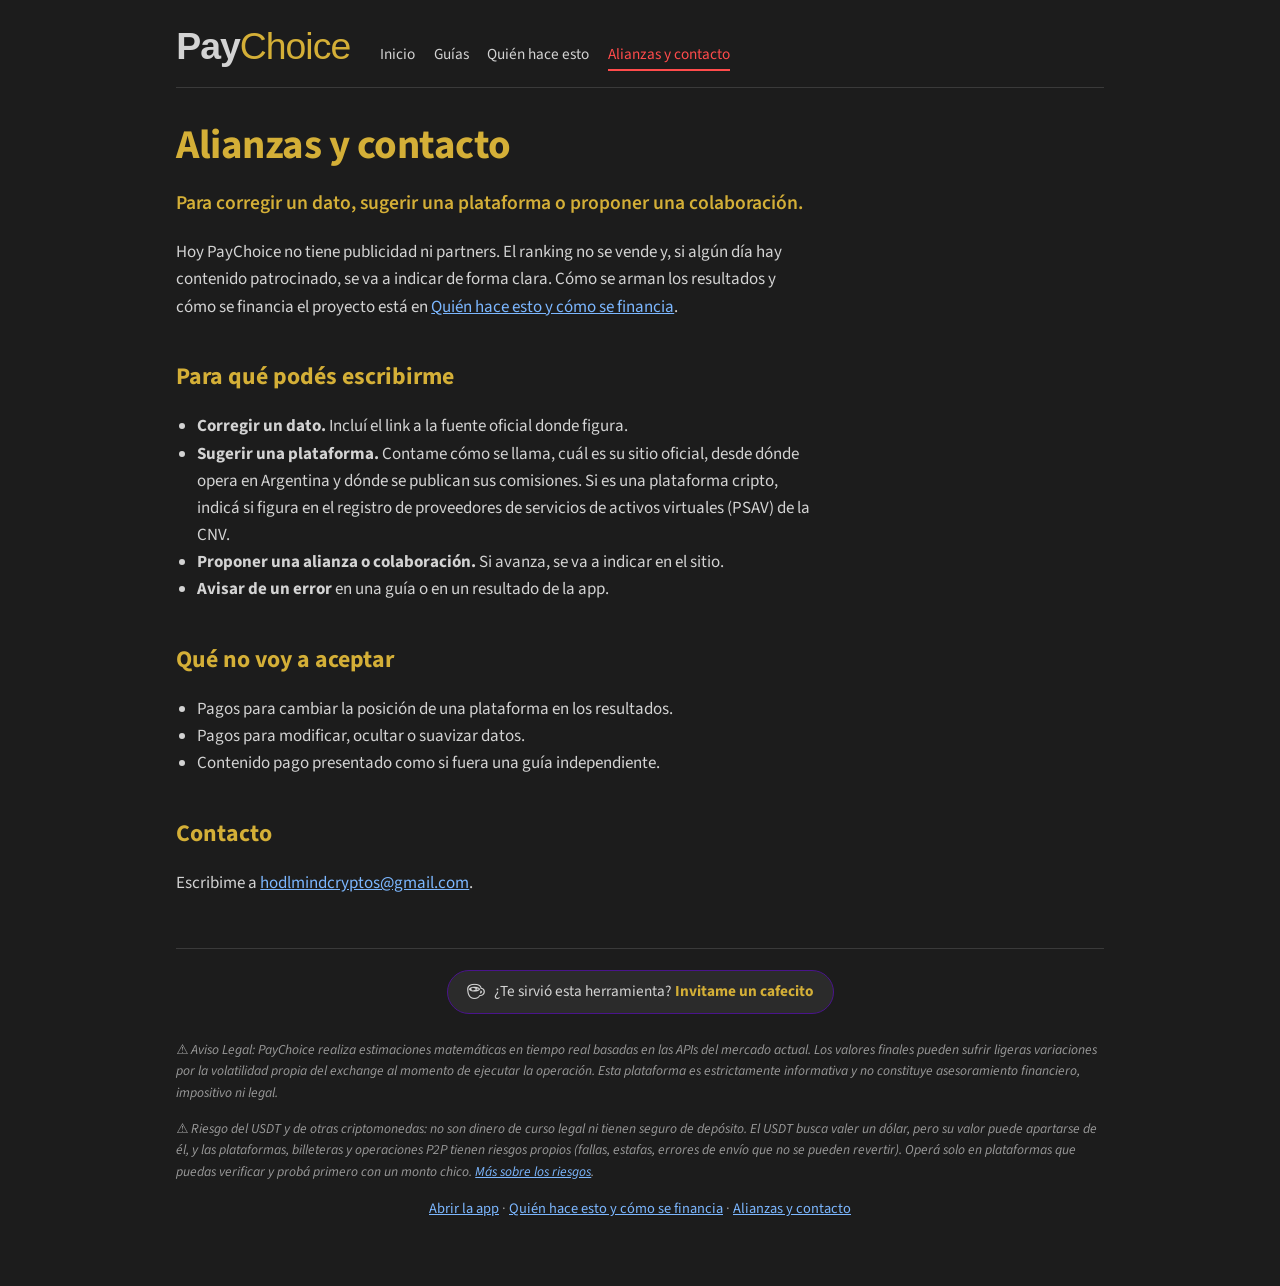
==== alianzas-y-contacto.html @ 793cf8e5 "Add files via upload" ====
<!DOCTYPE html>
<html lang="es"><head><meta charset="utf-8">
<meta name="viewport" content="width=device-width, initial-scale=1">
<title>Alianzas y contacto | PayChoice</title>
<meta name="description" content="PayChoice no tiene publicidad ni partners hoy. Reglas que se mantienen si eso cambia y cómo escribir para corregir datos o proponer alianzas.">
<link rel="preconnect" href="https://fonts.googleapis.com"><link rel="preconnect" href="https://fonts.gstatic.com" crossorigin>
<link href="https://fonts.googleapis.com/css2?family=Source+Sans+3:wght@400;600;700;800&display=swap" rel="stylesheet">
<link rel="stylesheet" href="style.css"><link rel="canonical" href="https://paychoice.com.ar/alianzas-y-contacto.html"><link rel="icon" href="data:image/svg+xml,%3Csvg xmlns='http://www.w3.org/2000/svg' viewBox='0 0 32 32'%3E%3Crect width='32' height='32' rx='6' fill='%231c1c1c'/%3E%3Ctext x='16' y='24' font-size='22' font-weight='700' text-anchor='middle' fill='%23d4af37' font-family='Arial'%3EP%3C/text%3E%3C/svg%3E"><meta property="og:type" content="website"><meta property="og:site_name" content="PayChoice"><meta property="og:locale" content="es_AR"><meta property="og:title" content="Alianzas y contacto | PayChoice"><meta property="og:description" content="PayChoice no tiene publicidad ni partners hoy. Reglas que se mantienen si eso cambia y cómo escribir para corregir datos o proponer alianzas."><meta property="og:url" content="https://paychoice.com.ar/alianzas-y-contacto.html"><meta property="og:image" content="https://paychoice.com.ar/og.png"><meta name="twitter:card" content="summary_large_image"><script async src="https://www.googletagmanager.com/gtag/js?id=G-PPCCMRCPE7"></script><script>window.dataLayer=window.dataLayer||[];function gtag(){dataLayer.push(arguments)}gtag("js",new Date());gtag("config","G-PPCCMRCPE7");</script></head>
<body><header><a class="brand" href="index.html">Pay<span>Choice</span></a><nav><a href="index.html">Inicio</a><a href="guias.html">Guías</a><a href="quien-hace-esto.html">Quién hace esto</a><a href="alianzas-y-contacto.html" aria-current="page">Alianzas y contacto</a></nav></header>
<main>
<h1>Alianzas y contacto</h1>
<p class="lead">Para corregir un dato, sugerir una plataforma o proponer una colaboración.</p>
<p>Hoy PayChoice no tiene publicidad ni partners. El ranking no se vende y, si algún día hay contenido patrocinado, se va a indicar de forma clara. Cómo se arman los resultados y cómo se financia el proyecto está en <a href="quien-hace-esto.html">Quién hace esto y cómo se financia</a>.</p>
<h2>Para qué podés escribirme</h2>
<ul><li><b>Corregir un dato.</b> Incluí el link a la fuente oficial donde figura.</li>
<li><b>Sugerir una plataforma.</b> Contame cómo se llama, cuál es su sitio oficial, desde dónde opera en Argentina y dónde se publican sus comisiones. Si es una plataforma cripto, indicá si figura en el registro de proveedores de servicios de activos virtuales (PSAV) de la CNV.</li>
<li><b>Proponer una alianza o colaboración.</b> Si avanza, se va a indicar en el sitio.</li>
<li><b>Avisar de un error</b> en una guía o en un resultado de la app.</li></ul>
<h2>Qué no voy a aceptar</h2>
<ul><li>Pagos para cambiar la posición de una plataforma en los resultados.</li>
<li>Pagos para modificar, ocultar o suavizar datos.</li>
<li>Contenido pago presentado como si fuera una guía independiente.</li></ul>
<h2>Contacto</h2>
<p>Escribime a <a href="mailto:hodlmindcryptos@gmail.com">hodlmindcryptos@gmail.com</a>.</p>
</main>
<footer><div class="cafe"><a class="cafecito-badge" href="https://cafecito.app/jorsa9" target="_blank" rel="noopener"><span class="cafecito-icon">☕</span><span>¿Te sirvió esta herramienta? <strong>Invitame un cafecito</strong></span></a></div>
<p class="legal">⚠️ <em>Aviso Legal: PayChoice realiza estimaciones matemáticas en tiempo real basadas en las APIs del mercado actual. Los valores finales pueden sufrir ligeras variaciones por la volatilidad propia del exchange al momento de ejecutar la operación. Esta plataforma es estrictamente informativa y no constituye asesoramiento financiero, impositivo ni legal.</em></p>
<p class="legal">⚠️ <em>Riesgo del USDT y de otras criptomonedas: no son dinero de curso legal ni tienen seguro de depósito. El USDT busca valer un dólar, pero su valor puede apartarse de él, y las plataformas, billeteras y operaciones P2P tienen riesgos propios (fallas, estafas, errores de envío que no se pueden revertir). Operá solo en plataformas que puedas verificar y probá primero con un monto chico. <a href="guia-usdt-vs-dolar-mep.html#riesgos">Más sobre los riesgos</a>.</em></p>
<p class="links"><a href="https://paychoice.streamlit.app/?utm_source=paychoice.com.ar&amp;utm_medium=sitio&amp;utm_campaign=alianzas-y-contacto">Abrir la app</a> · <a href="quien-hace-esto.html">Quién hace esto y cómo se financia</a> · <a href="alianzas-y-contacto.html">Alianzas y contacto</a></p></footer><script>document.addEventListener("click",function(e){var a=e.target.closest('a[href*="streamlit.app"]');if(a&&window.gtag){gtag("event","abrir_app",{pagina:location.pathname})}});</script></body></html>
---- style.css ----
:root{--bg:#1c1c1c;--card:#2b2b2b;--ink:#d3d3d3;--muted:#9a9a9a;--gold:#d4af37;--red:#ff4b4b;--purple:#4a148c;--purple-hi:#6a1b9a;--green:#4caf50;--orange:#ff9800;--line:#3a3a3a}
*{box-sizing:border-box}
html{font-family:"Source Sans 3","Source Sans Pro",system-ui,-apple-system,"Segoe UI",sans-serif;background:var(--bg);color:var(--ink);line-height:1.6;font-size:17px}
body{margin:0 auto;max-width:970px;padding:1rem 1.25rem 3rem}
header{display:flex;flex-wrap:wrap;gap:.5rem 1.75rem;align-items:baseline;padding-bottom:.6rem;border-bottom:1px solid var(--line)}
.brand{font-family:"Helvetica Neue",Helvetica,Arial,sans-serif;font-size:2.2rem;letter-spacing:-1px;font-weight:800;text-decoration:none;color:var(--ink)}
.brand span{font-weight:300;color:var(--gold)}
nav{display:flex;flex-wrap:wrap;gap:.25rem 1.1rem;font-size:.9rem}
nav a{color:var(--ink);text-decoration:none;padding-bottom:3px}nav a:hover{color:var(--gold)}
nav a[aria-current]{color:var(--red);border-bottom:2px solid var(--red)}
h1,h2,h3{color:var(--gold)}
h1{font-size:clamp(1.8rem,5vw,2.4rem);line-height:1.15;letter-spacing:-.5px;font-weight:700;margin:2rem 0 1rem}
h2{font-size:1.4rem;margin:2.2rem 0 .5rem}
h3{font-size:1.1rem;margin:0 0 .25rem}
p,li{max-width:78ch}.lead{font-size:1.15rem;font-weight:600;color:var(--gold)}
a{color:#7cb7ff}a:focus-visible,.btn:focus-visible,.cafecito-badge:focus-visible{outline:3px solid var(--gold);outline-offset:2px}
.btn{display:inline-block;background:var(--purple);color:#fff;padding:10px 20px;border-radius:6px;border:1px solid var(--purple);text-decoration:none;font-weight:bold;transition:all .3s ease}
.btn:hover{background:var(--purple-hi);border-color:var(--gold)}
.card{background:var(--card);padding:15px;border-radius:6px;margin-bottom:15px;border-left:4px solid var(--gold)}
.card p{margin:0}
.warn{background:var(--card);padding:15px;border-radius:6px;border-left:4px solid var(--orange)}
.scroll{overflow-x:auto}table{border-collapse:collapse;width:100%;font-size:.95rem}
th,td{text-align:left;padding:.55rem .7rem;border-bottom:1px solid var(--line);vertical-align:top}th{color:var(--gold)}
.bar{margin:1.8rem 0}.bar div{display:flex;height:3rem;border-radius:6px;overflow:hidden;border:1px solid var(--line)}
.bar span{display:block}.keep{background:var(--green);color:#0b2410;padding:.55rem .8rem;font-weight:800;white-space:nowrap}.fee{background:var(--gold)}.spr{background:var(--purple-hi)}
figcaption{font-size:.85rem;color:var(--muted);margin-top:.5rem}
ul{padding-left:1.2rem}
footer{margin-top:3rem;padding-top:1.2rem;border-top:1px solid var(--line);color:var(--muted)}
.cafe{text-align:center;margin-bottom:25px}
.cafecito-badge{display:inline-flex;align-items:center;gap:10px;text-decoration:none;color:var(--ink);font-size:.9em;background:var(--card);border:1px solid var(--purple);border-radius:999px;padding:8px 20px;transition:all .3s ease}
.cafecito-badge:hover{border-color:var(--gold);background:#33263f}
.cafecito-badge strong{color:var(--gold)}.cafecito-icon{font-size:1.7em;line-height:1}
footer .legal{max-width:none;font-size:.8rem}footer .links{max-width:none;font-size:.85rem;text-align:center}
.legend{list-style:none;padding:0;margin:.6rem 0 0;display:flex;flex-wrap:wrap;gap:.3rem 1.2rem;font-size:.85rem;color:var(--muted)}
.legend i{display:inline-block;width:.8rem;height:.8rem;border-radius:2px;margin-right:.4rem;vertical-align:-1px}
.legend .k{background:var(--green)}.legend .f{background:var(--gold)}.legend .s{background:var(--purple-hi)}
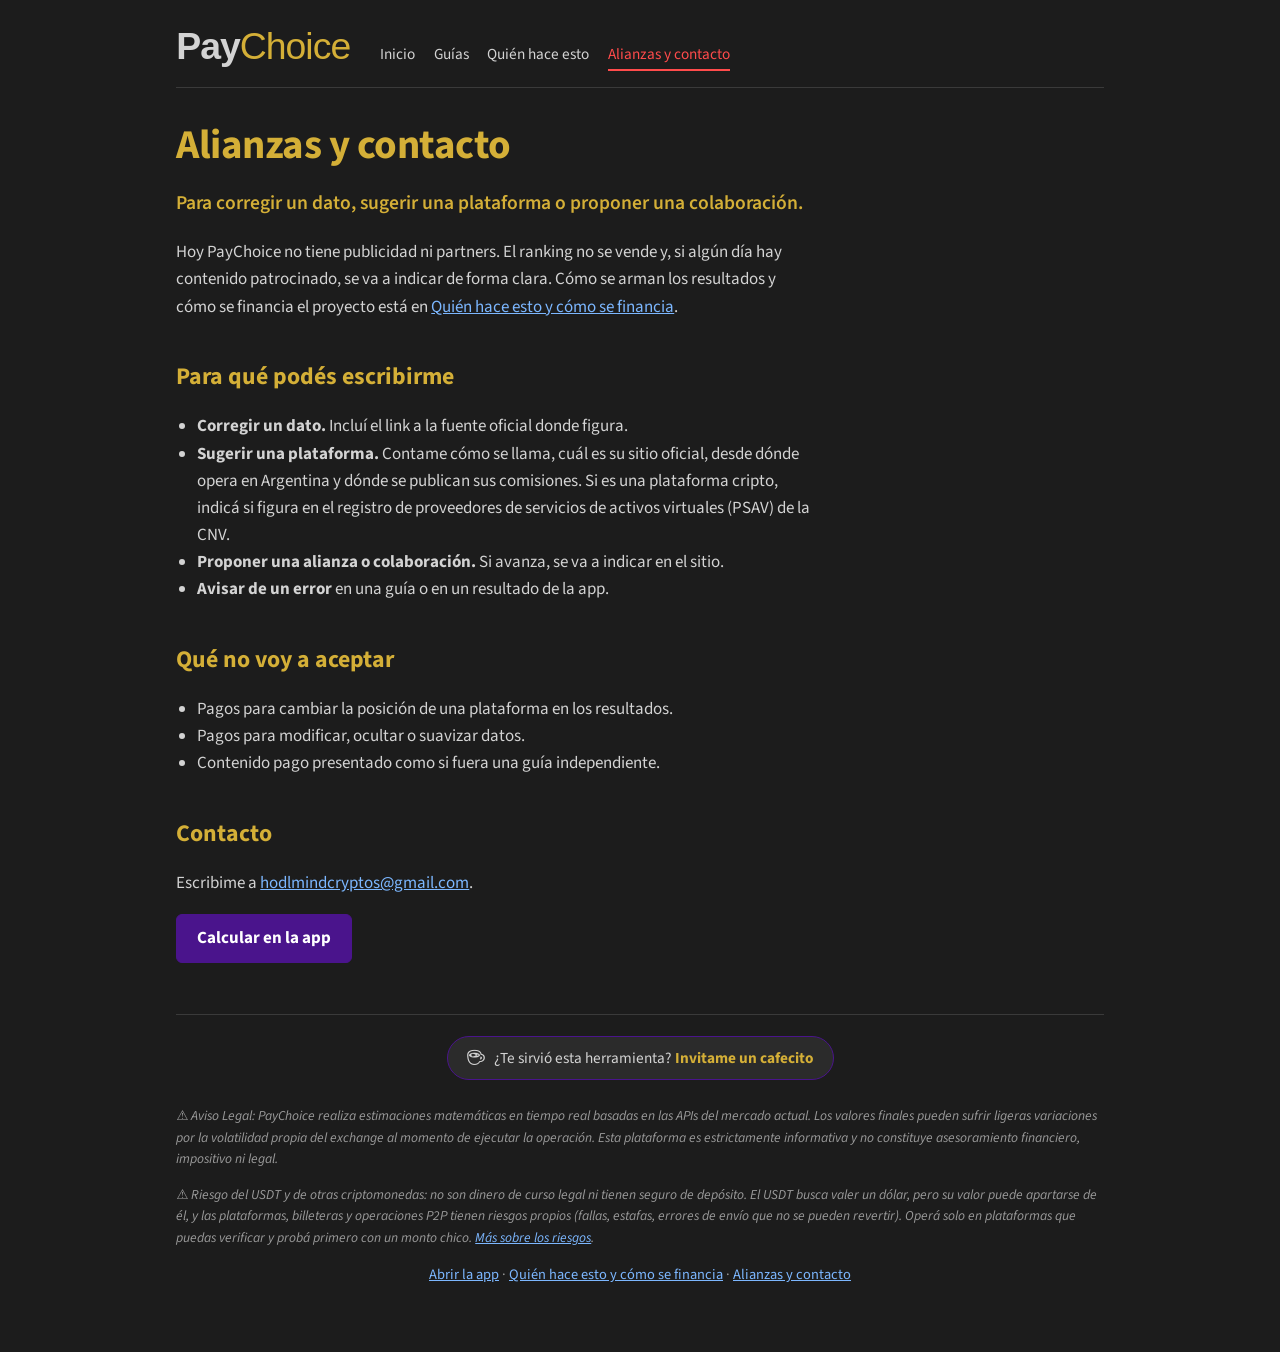
==== commit f392403f: "Add files via upload" ====
--- a/alianzas-y-contacto.html
+++ b/alianzas-y-contacto.html
@@ -5,7 +5,7 @@
 <meta name="description" content="PayChoice no tiene publicidad ni partners hoy. Reglas que se mantienen si eso cambia y cómo escribir para corregir datos o proponer alianzas.">
 <link rel="preconnect" href="https://fonts.googleapis.com"><link rel="preconnect" href="https://fonts.gstatic.com" crossorigin>
 <link href="https://fonts.googleapis.com/css2?family=Source+Sans+3:wght@400;600;700;800&display=swap" rel="stylesheet">
-<link rel="stylesheet" href="style.css"><link rel="canonical" href="https://paychoice.com.ar/alianzas-y-contacto.html"><link rel="icon" href="data:image/svg+xml,%3Csvg xmlns='http://www.w3.org/2000/svg' viewBox='0 0 32 32'%3E%3Crect width='32' height='32' rx='6' fill='%231c1c1c'/%3E%3Ctext x='16' y='24' font-size='22' font-weight='700' text-anchor='middle' fill='%23d4af37' font-family='Arial'%3EP%3C/text%3E%3C/svg%3E"><meta property="og:type" content="website"><meta property="og:site_name" content="PayChoice"><meta property="og:locale" content="es_AR"><meta property="og:title" content="Alianzas y contacto | PayChoice"><meta property="og:description" content="PayChoice no tiene publicidad ni partners hoy. Reglas que se mantienen si eso cambia y cómo escribir para corregir datos o proponer alianzas."><meta property="og:url" content="https://paychoice.com.ar/alianzas-y-contacto.html"><meta property="og:image" content="https://paychoice.com.ar/og.png"><meta name="twitter:card" content="summary_large_image"><script async src="https://www.googletagmanager.com/gtag/js?id=G-PPCCMRCPE7"></script><script>window.dataLayer=window.dataLayer||[];function gtag(){dataLayer.push(arguments)}gtag("js",new Date());gtag("config","G-PPCCMRCPE7");</script></head>
+<link rel="stylesheet" href="style.css"><link rel="canonical" href="https://paychoice.com.ar/alianzas-y-contacto.html"><link rel="icon" href="/favicon.ico" sizes="48x48"><link rel="icon" href="/favicon.svg" type="image/svg+xml" sizes="any"><link rel="apple-touch-icon" href="/icon-192.png"><meta property="og:type" content="website"><meta property="og:site_name" content="PayChoice"><meta property="og:locale" content="es_AR"><meta property="og:title" content="Alianzas y contacto | PayChoice"><meta property="og:description" content="PayChoice no tiene publicidad ni partners hoy. Reglas que se mantienen si eso cambia y cómo escribir para corregir datos o proponer alianzas."><meta property="og:url" content="https://paychoice.com.ar/alianzas-y-contacto.html"><meta property="og:image" content="https://paychoice.com.ar/og.png"><meta name="twitter:card" content="summary_large_image"><script async src="https://www.googletagmanager.com/gtag/js?id=G-PPCCMRCPE7"></script><script>window.dataLayer=window.dataLayer||[];function gtag(){dataLayer.push(arguments)}gtag("js",new Date());gtag("config","G-PPCCMRCPE7");</script></head>
 <body><header><a class="brand" href="index.html">Pay<span>Choice</span></a><nav><a href="index.html">Inicio</a><a href="guias.html">Guías</a><a href="quien-hace-esto.html">Quién hace esto</a><a href="alianzas-y-contacto.html" aria-current="page">Alianzas y contacto</a></nav></header>
 <main>
 <h1>Alianzas y contacto</h1>
@@ -22,7 +22,7 @@
 <li>Contenido pago presentado como si fuera una guía independiente.</li></ul>
 <h2>Contacto</h2>
 <p>Escribime a <a href="mailto:hodlmindcryptos@gmail.com">hodlmindcryptos@gmail.com</a>.</p>
-</main>
+<p><a class="btn" href="https://paychoice.streamlit.app/?utm_source=paychoice.com.ar&amp;utm_medium=sitio&amp;utm_campaign=alianzas-y-contacto">Calcular en la app</a></p></main>
 <footer><div class="cafe"><a class="cafecito-badge" href="https://cafecito.app/jorsa9" target="_blank" rel="noopener"><span class="cafecito-icon">☕</span><span>¿Te sirvió esta herramienta? <strong>Invitame un cafecito</strong></span></a></div>
 <p class="legal">⚠️ <em>Aviso Legal: PayChoice realiza estimaciones matemáticas en tiempo real basadas en las APIs del mercado actual. Los valores finales pueden sufrir ligeras variaciones por la volatilidad propia del exchange al momento de ejecutar la operación. Esta plataforma es estrictamente informativa y no constituye asesoramiento financiero, impositivo ni legal.</em></p>
 <p class="legal">⚠️ <em>Riesgo del USDT y de otras criptomonedas: no son dinero de curso legal ni tienen seguro de depósito. El USDT busca valer un dólar, pero su valor puede apartarse de él, y las plataformas, billeteras y operaciones P2P tienen riesgos propios (fallas, estafas, errores de envío que no se pueden revertir). Operá solo en plataformas que puedas verificar y probá primero con un monto chico. <a href="guia-usdt-vs-dolar-mep.html#riesgos">Más sobre los riesgos</a>.</em></p>
--- a/style.css
+++ b/style.css
@@ -34,3 +34,4 @@
 .legend{list-style:none;padding:0;margin:.6rem 0 0;display:flex;flex-wrap:wrap;gap:.3rem 1.2rem;font-size:.85rem;color:var(--muted)}
 .legend i{display:inline-block;width:.8rem;height:.8rem;border-radius:2px;margin-right:.4rem;vertical-align:-1px}
 .legend .k{background:var(--green)}.legend .f{background:var(--gold)}.legend .s{background:var(--purple-hi)}
+.note{font-size:.85rem;color:var(--muted)}
